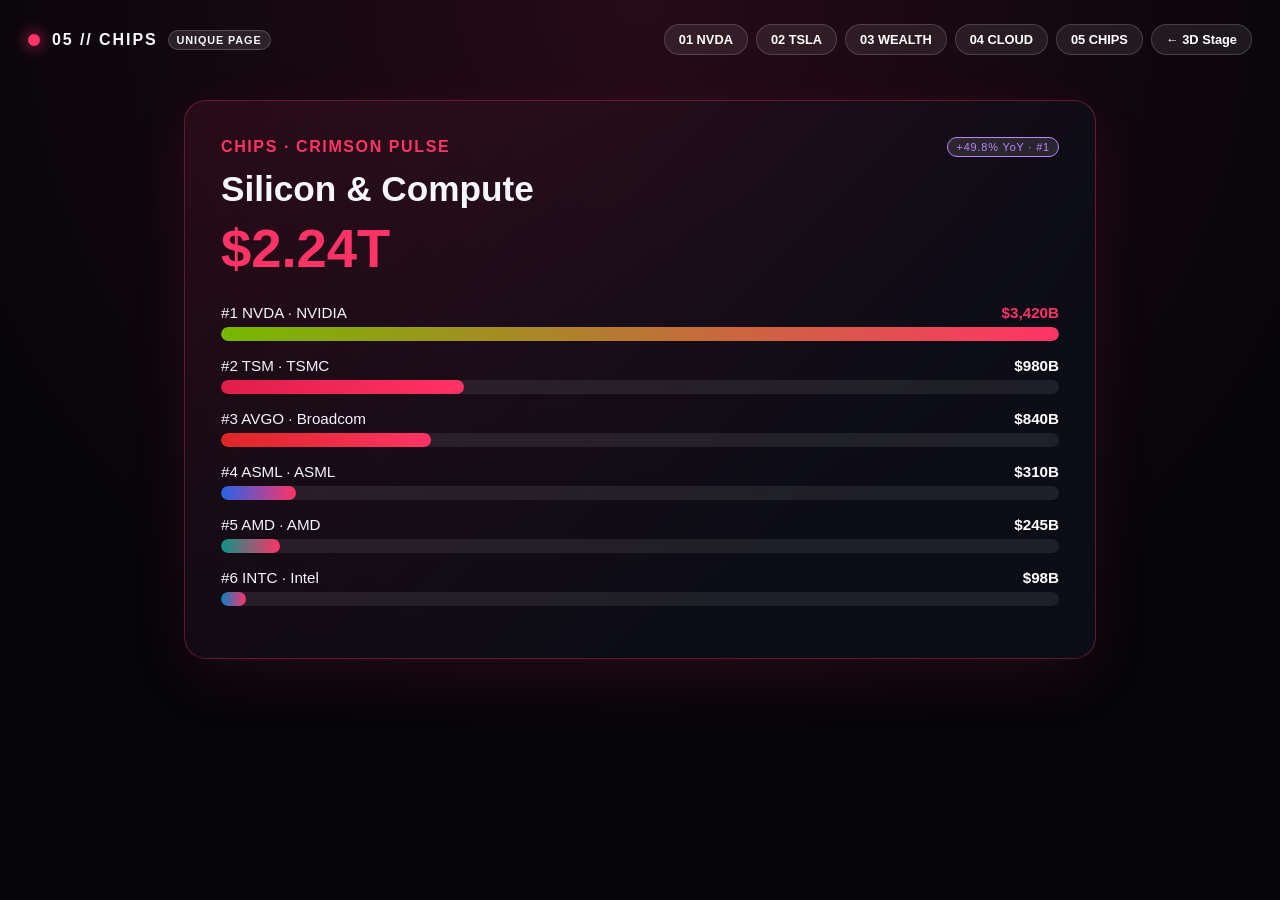
==== chips.html @ 32f27e86 "Add unique 01-05 sub-pages (/nvda, /tsla, /wealth, /cloud, /chips)" ====
<!DOCTYPE html>
<html lang="en">
<head>
  <meta charset="UTF-8" />
  <meta name="viewport" content="width=device-width, initial-scale=1.0" />
  <title>05 · CHIPS · Crimson Pulse</title>
  <link rel="stylesheet" href="style.css" />
  <style>
    body { overflow-y: auto; background: radial-gradient(circle at top, #ff336622 0%, #05050a 70%); }
    .wrap { max-width: 960px; margin: 0 auto; padding: 100px 24px 64px; }
    .pill-link { text-decoration: none; color: #fff; padding: 7px 14px; border-radius: 999px; background: rgba(255,255,255,0.08); border: 1px solid rgba(255,255,255,0.16); font-size: 0.8rem; font-weight: 600; }
    .pill-link:hover { background: rgba(255,255,255,0.18); }
    .hero { background: linear-gradient(135deg, #ff336618 0%, rgba(12,14,24,0.88) 70%); border: 1px solid #ff336655; border-radius: 22px; padding: 36px; box-shadow: 0 20px 60px #ff33661a; }
    .hero-top { display: flex; justify-content: space-between; align-items: center; flex-wrap: wrap; gap: 12px; }
    .hero h2 { font-size: 2.2rem; margin: 12px 0 4px; }
    .big-val { font-size: 3.4rem; font-weight: 800; color: #ff3366; margin: 8px 0 24px; }
    .bar-row { margin-bottom: 16px; }
    .bar-meta { display: flex; justify-content: space-between; font-size: 0.95rem; margin-bottom: 6px; }
    .bar-track { height: 14px; border-radius: 999px; background: rgba(255,255,255,0.08); overflow: hidden; }
    .bar-fill { height: 100%; border-radius: 999px; width: 0%; transition: width 180s cubic-bezier(0.22, 1, 0.36, 1); }
  </style>
</head>
<body>
  <header class="hud-top">
    <div class="brand">
      <span class="brand-dot" style="background:#ff3366;box-shadow:0 0 16px #ff3366;"></span>
      <h1>05 // CHIPS <span class="badge">UNIQUE PAGE</span></h1>
    </div>
    <div style="display:flex;gap:8px;flex-wrap:wrap;pointer-events:auto;">
      <a href="/nvda" class="pill-link">01 NVDA</a> <a href="/tsla" class="pill-link">02 TSLA</a> <a href="/wealth" class="pill-link">03 WEALTH</a> <a href="/cloud" class="pill-link">04 CLOUD</a> <a href="/chips" class="pill-link">05 CHIPS</a>
      <a href="/" class="pill-link">← 3D Stage</a>
    </div>
  </header>
  <main class="wrap">
    <section class="hero">
      <div class="hero-top">
        <span style="color:#ff3366;font-weight:700;letter-spacing:0.1em;">CHIPS · CRIMSON PULSE</span>
        <span class="badge" style="border-color:#c084fc;color:#c084fc;">+49.8% YoY · #1</span>
      </div>
      <h2>Silicon & Compute</h2>
      <div class="big-val">$2.24T</div>
      <div class="bar-row">
          <div class="bar-meta"><span>#1 NVDA · NVIDIA</span><span style="color:#ff3366;font-weight:700">$3,420B</span></div>
          <div class="bar-track"><div class="bar-fill" data-pct="100" style="background:linear-gradient(90deg,#76b900,#ff3366)"></div></div>
        </div>
<div class="bar-row">
          <div class="bar-meta"><span>#2 TSM · TSMC</span><span style="color:#fff;font-weight:700">$980B</span></div>
          <div class="bar-track"><div class="bar-fill" data-pct="29" style="background:linear-gradient(90deg,#e11d48,#ff3366)"></div></div>
        </div>
<div class="bar-row">
          <div class="bar-meta"><span>#3 AVGO · Broadcom</span><span style="color:#fff;font-weight:700">$840B</span></div>
          <div class="bar-track"><div class="bar-fill" data-pct="25" style="background:linear-gradient(90deg,#dc2626,#ff3366)"></div></div>
        </div>
<div class="bar-row">
          <div class="bar-meta"><span>#4 ASML · ASML</span><span style="color:#fff;font-weight:700">$310B</span></div>
          <div class="bar-track"><div class="bar-fill" data-pct="9" style="background:linear-gradient(90deg,#2563eb,#ff3366)"></div></div>
        </div>
<div class="bar-row">
          <div class="bar-meta"><span>#5 AMD · AMD</span><span style="color:#fff;font-weight:700">$245B</span></div>
          <div class="bar-track"><div class="bar-fill" data-pct="7" style="background:linear-gradient(90deg,#0d9488,#ff3366)"></div></div>
        </div>
<div class="bar-row">
          <div class="bar-meta"><span>#6 INTC · Intel</span><span style="color:#fff;font-weight:700">$98B</span></div>
          <div class="bar-track"><div class="bar-fill" data-pct="3" style="background:linear-gradient(90deg,#0284c7,#ff3366)"></div></div>
        </div>
    </section>
  </main>
  <script>
    requestAnimationFrame(() => {
      document.querySelectorAll(".bar-fill").forEach((el) => { el.style.width = el.dataset.pct + "%"; });
    });
  </script>
</body>
</html>
---- style.css ----
* {
  box-sizing: border-box;
  margin: 0;
  padding: 0;
}

html,
body {
  width: 100%;
  height: 100%;
  overflow: hidden;
  background: #05050a;
  color: #f4f6fb;
  font-family: 'Inter', -apple-system, BlinkMacSystemFont, 'Segoe UI', Roboto, sans-serif;
  user-select: none;
  -webkit-font-smoothing: antialiased;
}

#webgl-canvas {
  position: fixed;
  inset: 0;
  width: 100%;
  height: 100%;
  display: block;
  cursor: grab;
}

#webgl-canvas:active {
  cursor: grabbing;
}

.hud-top {
  position: fixed;
  top: 24px;
  left: 28px;
  right: 28px;
  display: flex;
  justify-content: space-between;
  align-items: center;
  pointer-events: none;
  z-index: 10;
}

.brand {
  display: flex;
  align-items: center;
  gap: 12px;
}

.brand-dot {
  width: 12px;
  height: 12px;
  border-radius: 50%;
  background: #00f0ff;
  box-shadow: 0 0 16px #00f0ff;
  transition: background 0.4s ease, box-shadow 0.4s ease;
}

.brand h1 {
  font-size: 1rem;
  font-weight: 700;
  letter-spacing: 0.12em;
  display: flex;
  align-items: center;
  gap: 10px;
}

.badge {
  font-size: 0.68rem;
  padding: 3px 8px;
  border-radius: 999px;
  background: rgba(255, 255, 255, 0.1);
  border: 1px solid rgba(255, 255, 255, 0.18);
  letter-spacing: 0.08em;
}

.theme-pill {
  padding: 8px 16px;
  border-radius: 999px;
  background: rgba(12, 14, 24, 0.65);
  border: 1px solid rgba(255, 255, 255, 0.14);
  backdrop-filter: blur(12px);
  font-size: 0.85rem;
  font-weight: 500;
  letter-spacing: 0.03em;
  transition: border-color 0.4s ease, color 0.4s ease;
}

.hud-bottom {
  position: fixed;
  bottom: 42px;
  left: 50%;
  transform: translateX(-50%);
  display: flex;
  align-items: center;
  gap: 18px;
  z-index: 10;
}

.nav-btn {
  width: 44px;
  height: 44px;
  border-radius: 50%;
  border: 1px solid rgba(255, 255, 255, 0.18);
  background: rgba(12, 14, 24, 0.7);
  color: #fff;
  font-size: 1.1rem;
  cursor: pointer;
  backdrop-filter: blur(10px);
  transition: transform 0.2s ease, background 0.2s ease, border-color 0.2s ease;
}

.nav-btn:hover {
  transform: scale(1.08);
  background: rgba(255, 255, 255, 0.14);
  border-color: rgba(255, 255, 255, 0.4);
}

.dots {
  display: flex;
  gap: 10px;
  padding: 10px 16px;
  border-radius: 999px;
  background: rgba(12, 14, 24, 0.65);
  border: 1px solid rgba(255, 255, 255, 0.12);
  backdrop-filter: blur(10px);
}

.dot {
  width: 10px;
  height: 10px;
  border-radius: 50%;
  background: rgba(255, 255, 255, 0.25);
  border: none;
  cursor: pointer;
  transition: transform 0.25s ease, background 0.25s ease, box-shadow 0.25s ease;
}

.dot.active {
  transform: scale(1.35);
  background: #fff;
  box-shadow: 0 0 12px rgba(255, 255, 255, 0.8);
}

.hud-hint {
  position: fixed;
  bottom: 14px;
  left: 50%;
  transform: translateX(-50%);
  font-size: 0.75rem;
  color: rgba(255, 255, 255, 0.48);
  letter-spacing: 0.04em;
  pointer-events: none;
  z-index: 10;
  white-space: nowrap;
}
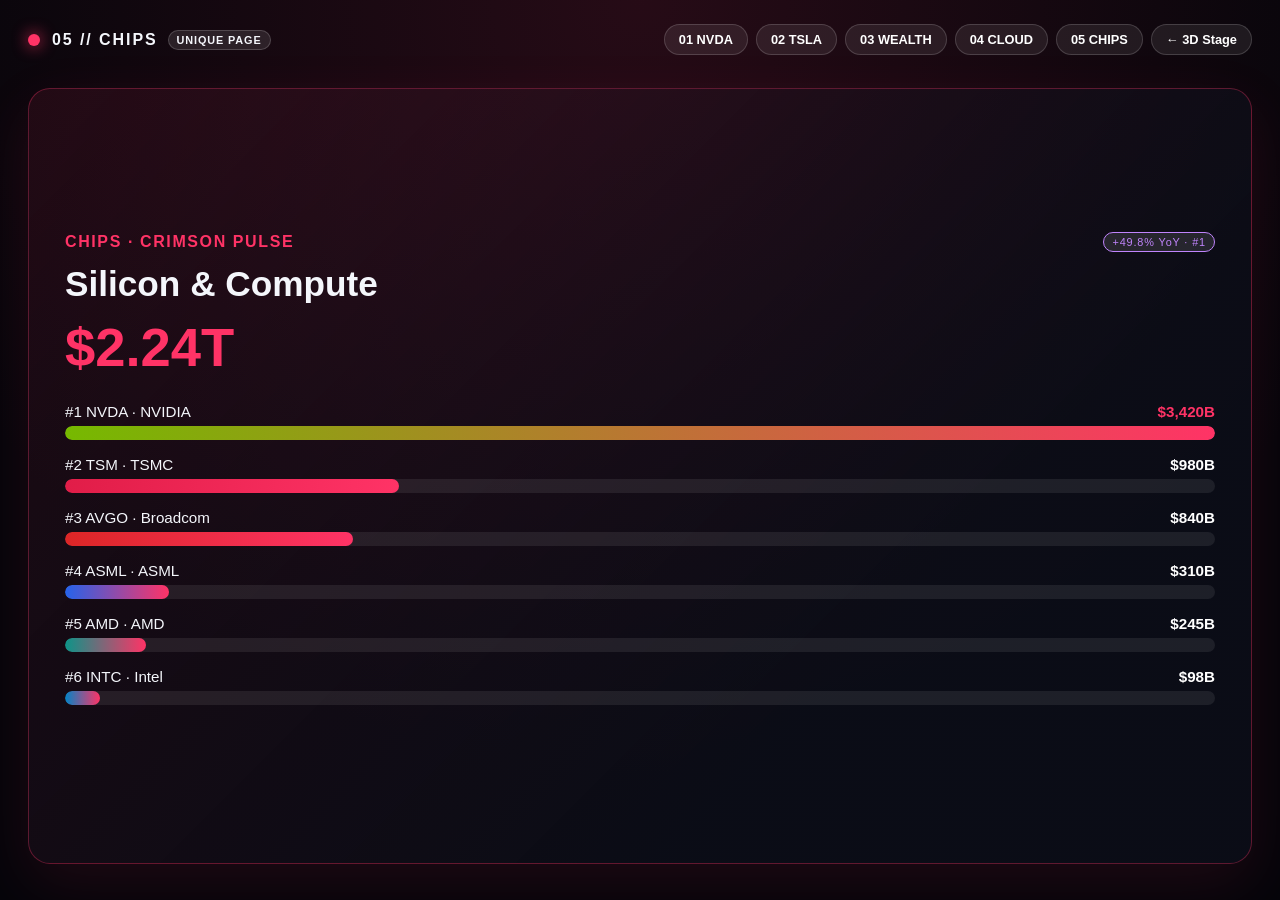
==== commit 449f4cc0: "Make all sub-pages fullscreen" ====
--- a/chips.html
+++ b/chips.html
@@ -7,10 +7,10 @@
   <link rel="stylesheet" href="style.css" />
   <style>
     body { overflow-y: auto; background: radial-gradient(circle at top, #ff336622 0%, #05050a 70%); }
-    .wrap { max-width: 960px; margin: 0 auto; padding: 100px 24px 64px; }
+    .wrap { width: 100%; min-height: 100vh; padding: 88px 28px 36px; display: flex; flex-direction: column; }
     .pill-link { text-decoration: none; color: #fff; padding: 7px 14px; border-radius: 999px; background: rgba(255,255,255,0.08); border: 1px solid rgba(255,255,255,0.16); font-size: 0.8rem; font-weight: 600; }
     .pill-link:hover { background: rgba(255,255,255,0.18); }
-    .hero { background: linear-gradient(135deg, #ff336618 0%, rgba(12,14,24,0.88) 70%); border: 1px solid #ff336655; border-radius: 22px; padding: 36px; box-shadow: 0 20px 60px #ff33661a; }
+    .hero { background: linear-gradient(135deg, #ff336618 0%, rgba(12,14,24,0.88) 70%); border: 1px solid #ff336655; border-radius: 22px; padding: 36px; flex: 1; display: flex; flex-direction: column; justify-content: center; box-shadow: 0 20px 60px #ff33661a; }
     .hero-top { display: flex; justify-content: space-between; align-items: center; flex-wrap: wrap; gap: 12px; }
     .hero h2 { font-size: 2.2rem; margin: 12px 0 4px; }
     .big-val { font-size: 3.4rem; font-weight: 800; color: #ff3366; margin: 8px 0 24px; }
